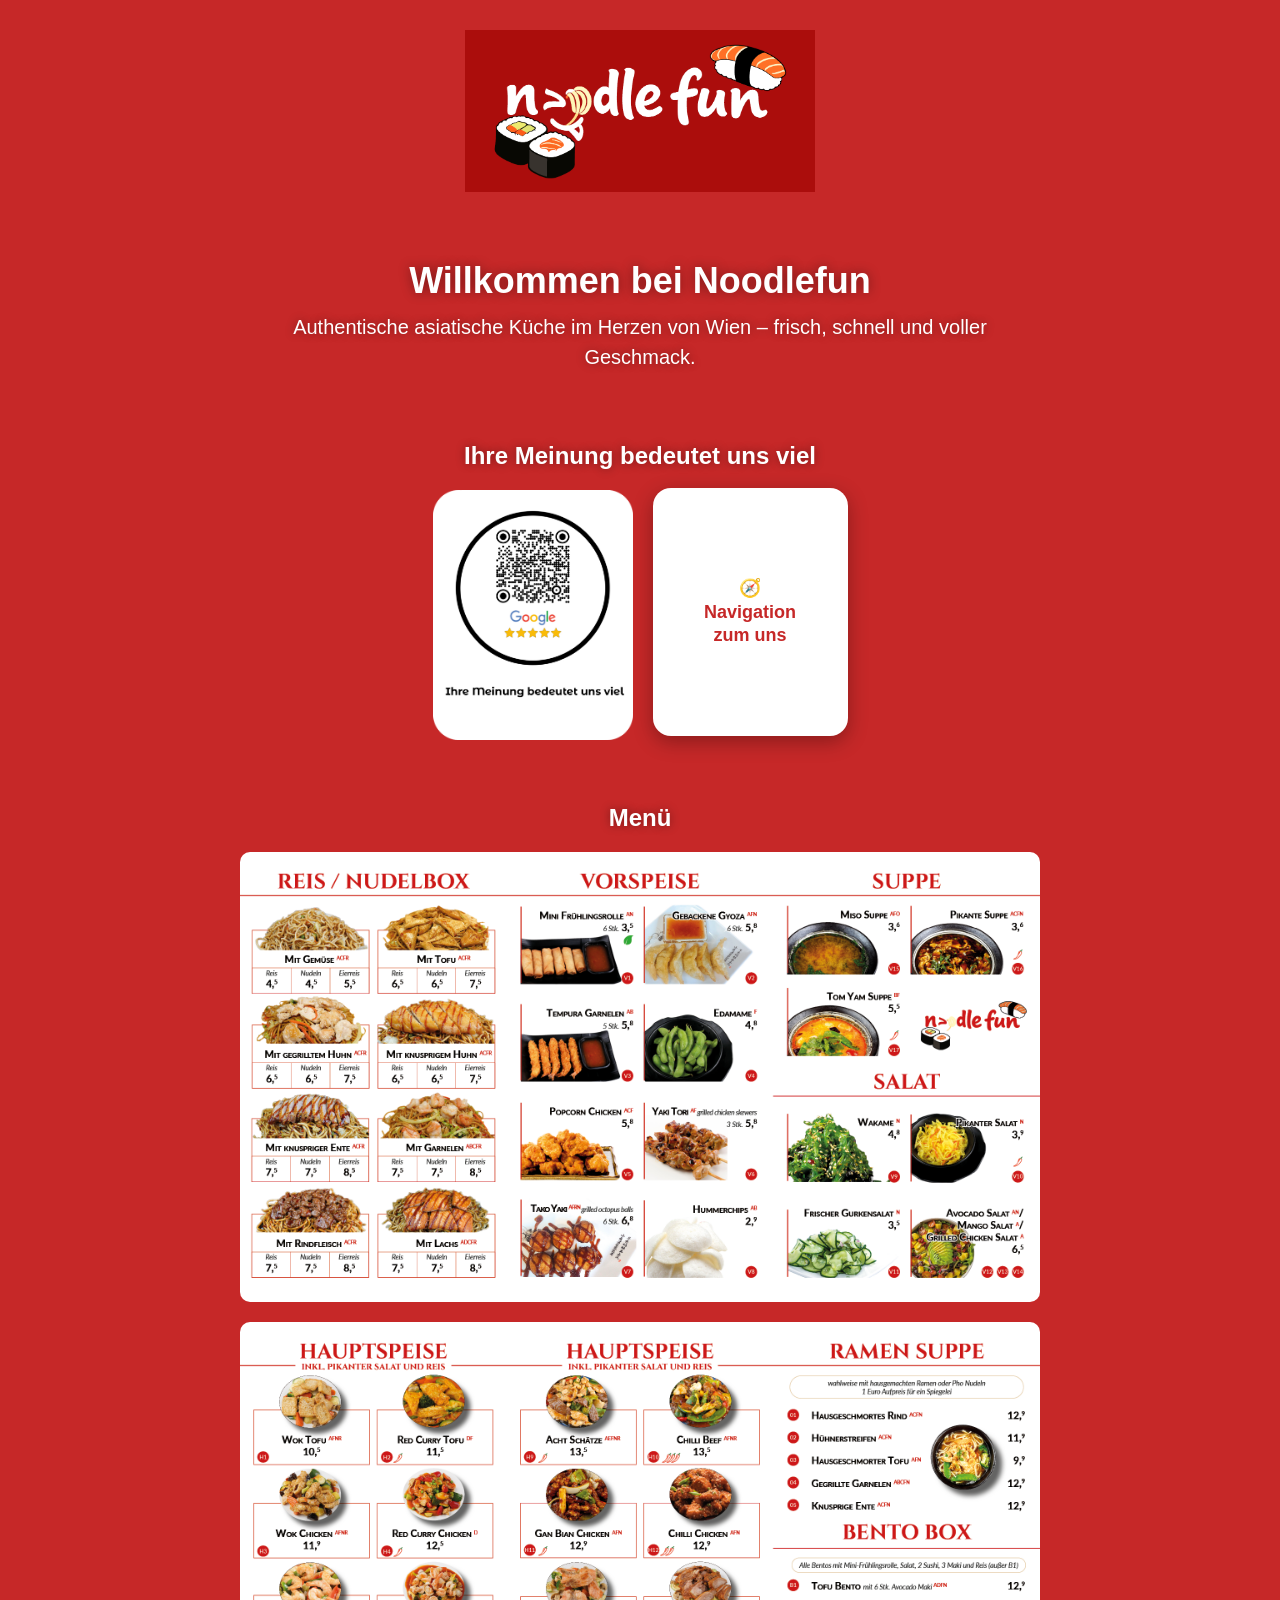
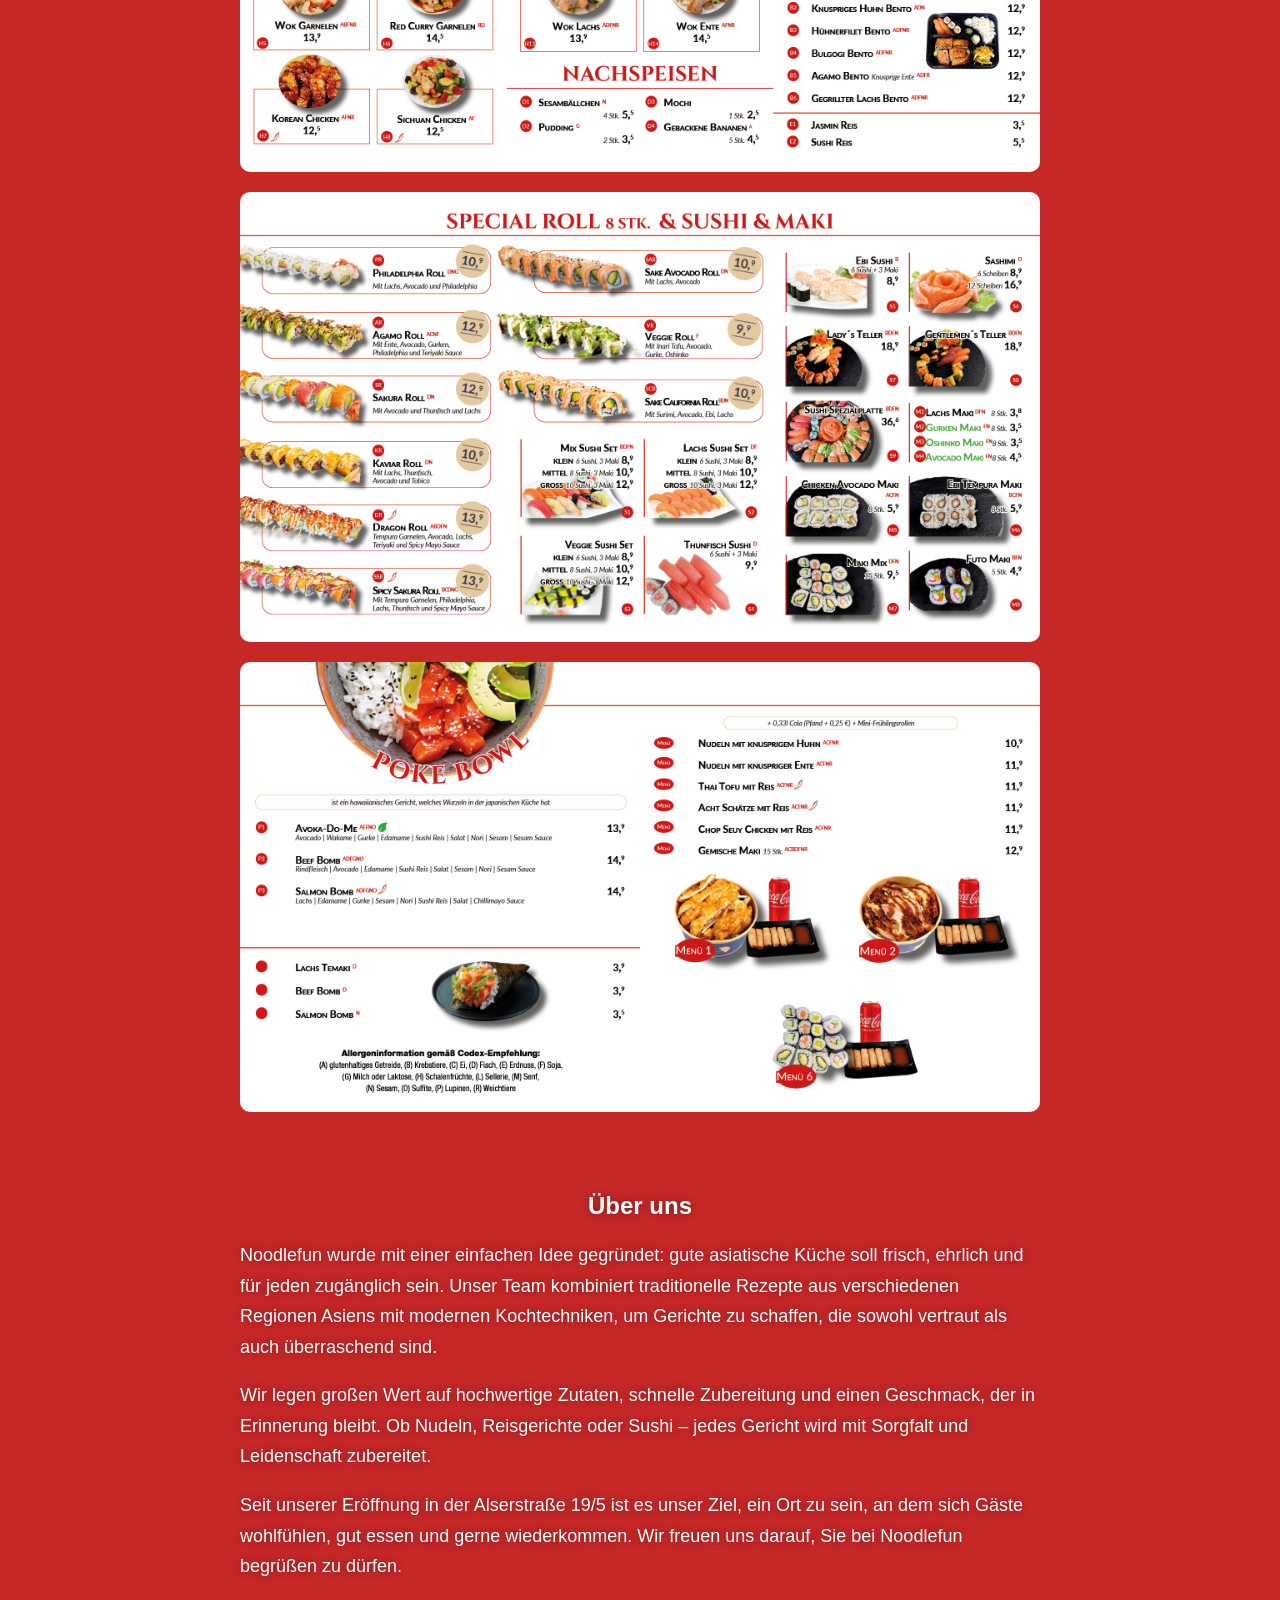
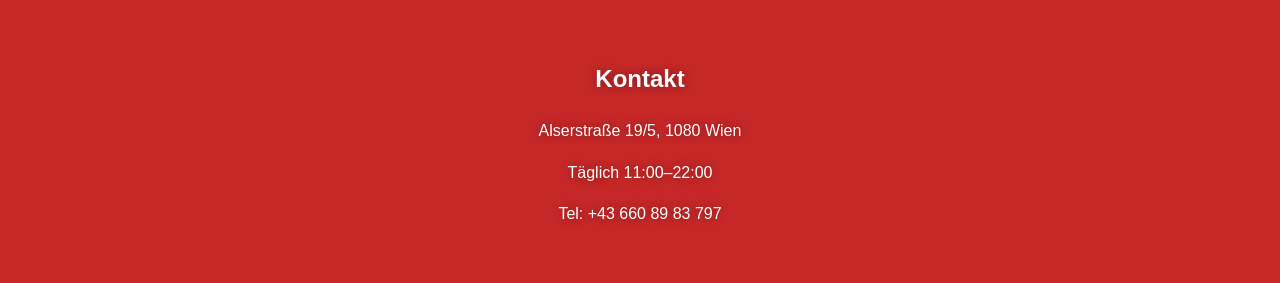
==== index.html @ 25b4a6de "第一版网站" ====
<!DOCTYPE html>
<html lang="de">
<head>
<meta charset="UTF-8">
<title>Noodlefun Wien</title>
<meta name="viewport" content="width=device-width, initial-scale=1">

<style>
  body {
    margin: 0;
    font-family: sans-serif;
    background-color: #C62828; /* 主红色背景 */
  }

  .header {
    text-align: center;
    padding: 30px 20px;
  }

  .header img {
    width: 60%;
    max-width: 350px;
  }

  .welcome {
    text-align: center;
    color: white;
    padding: 10px 20px 30px;
  }

  .welcome h1 {
    font-size: 36px;
    margin-bottom: 10px;
    text-shadow: 0 0 12px rgba(0,0,0,0.4);
  }

  .welcome p {
    font-size: 20px;
    line-height: 1.5;
    max-width: 700px;
    margin: auto;
    text-shadow: 0 0 10px rgba(0,0,0,0.4);
  }

  .section {
    max-width: 800px;
    margin: auto;
    padding: 20px;
  }

  h2 {
    text-align: center;
    color: white;
    text-shadow: 0 0 10px rgba(0,0,0,0.4);
  }

  /* 按钮区域布局 */
  .qr-row {
    display: flex;
    justify-content: center;
    align-items: center;
    gap: 20px;
    flex-wrap: wrap; /* 手机自动换行 */
    margin-top: 20px;
  }

  /* Google Review 按钮 */
  .review-btn img {
    width: 200px;
    border-radius: 12px;
    transition: transform 0.2s ease;
    cursor: pointer;
  }

  .review-btn img:hover {
    transform: scale(1.05);
  }

  /* 导航按钮（方形圆角 + 文字） */
  .nav-box-btn {
    display: flex;
    flex-direction: column;
    justify-content: center;
    align-items: center;

    width: 195px;
    height: 248px;

    background: white;
    color: #C62828;
    font-weight: bold;
    text-decoration: none;
    border-radius: 18px;

    box-shadow: 0 6px 20px rgba(0,0,0,0.3);
    text-align: center;
    line-height: 1.3;

    font-size: 18px;
    transition: transform 0.2s ease, box-shadow 0.2s ease;
    margin-top: -10px
  }

  .nav-box-btn:hover {
    transform: scale(1.05);
    box-shadow: 0 10px 25px rgba(0,0,0,0.4);
  }

  /* 菜单图片 */
  img.menu {
    width: 100%;
    margin-bottom: 20px;
    border-radius: 10px;
    display: block;
  }

  /* 公司背景 */
  .about p {
    color: white;
    font-size: 18px;
    line-height: 1.7;
    text-shadow: 0 0 10px rgba(0,0,0,0.4);
    margin-bottom: 18px;
  }

  /* 联系方式 */
  .info {
    text-align: center;
    color: white;
    line-height: 1.6;
    padding-bottom: 40px;
    text-shadow: 0 0 10px rgba(0,0,0,0.4);
  }
</style>
</head>

<body>

<div class="header">
  <img src="LOGO 1024 x 475.png" alt="Noodlefun Logo">
</div>

<!-- Willkommen 页面 -->
<div class="welcome">
  <h1>Willkommen bei Noodlefun</h1>
  <p>Authentische asiatische Küche im Herzen von Wien – frisch, schnell und voller Geschmack.</p>
</div>

<div class="section qr">
  <h2>Ihre Meinung bedeutet uns viel</h2>

  <div class="qr-row">

    <!-- Google Review 按钮 -->
    <a href="https://g.page/r/CQJ1EGxJWChrEBM/review" target="_blank" class="review-btn">
      <img src="Google review.png" alt="Google Bewertung">
    </a>

    <!-- 导航按钮（方形圆角 + 文字） -->
    <a href="https://maps.google.com/?q=Alserstraße+19/5,+1080+Wien"
       target="_blank" class="nav-box-btn">
      🧭<br>Navigation<br>zum uns
    </a>

  </div>
</div>

<div class="section" id="menu">
  <h2>Menü</h2>
  <img class="menu" src="TV1.png">
  <img class="menu" src="TV2.png">
  <img class="menu" src="TV3.png">
  <img class="menu" src="TV4.png">
</div>

<!-- 公司背景 -->
<div class="section about">
  <h2>Über uns</h2>
  <p>
    Noodlefun wurde mit einer einfachen Idee gegründet: gute asiatische Küche soll frisch,
    ehrlich und für jeden zugänglich sein. Unser Team kombiniert traditionelle Rezepte aus
    verschiedenen Regionen Asiens mit modernen Kochtechniken, um Gerichte zu schaffen, die
    sowohl vertraut als auch überraschend sind.
  </p>
  <p>
    Wir legen großen Wert auf hochwertige Zutaten, schnelle Zubereitung und einen Geschmack,
    der in Erinnerung bleibt. Ob Nudeln, Reisgerichte oder Sushi – jedes Gericht wird mit
    Sorgfalt und Leidenschaft zubereitet.
  </p>
  <p>
    Seit unserer Eröffnung in der Alserstraße 19/5 ist es unser Ziel, ein Ort zu sein, an dem
    sich Gäste wohlfühlen, gut essen und gerne wiederkommen. Wir freuen uns darauf, Sie bei
    Noodlefun begrüßen zu dürfen.
  </p>
</div>

<div class="section info">
  <h2>Kontakt</h2>
  <p>Alserstraße 19/5, 1080 Wien</p>
  <p>Täglich 11:00–22:00</p>
  <p>Tel: +43 660 89 83 797</p>
</div>

</body>
</html>
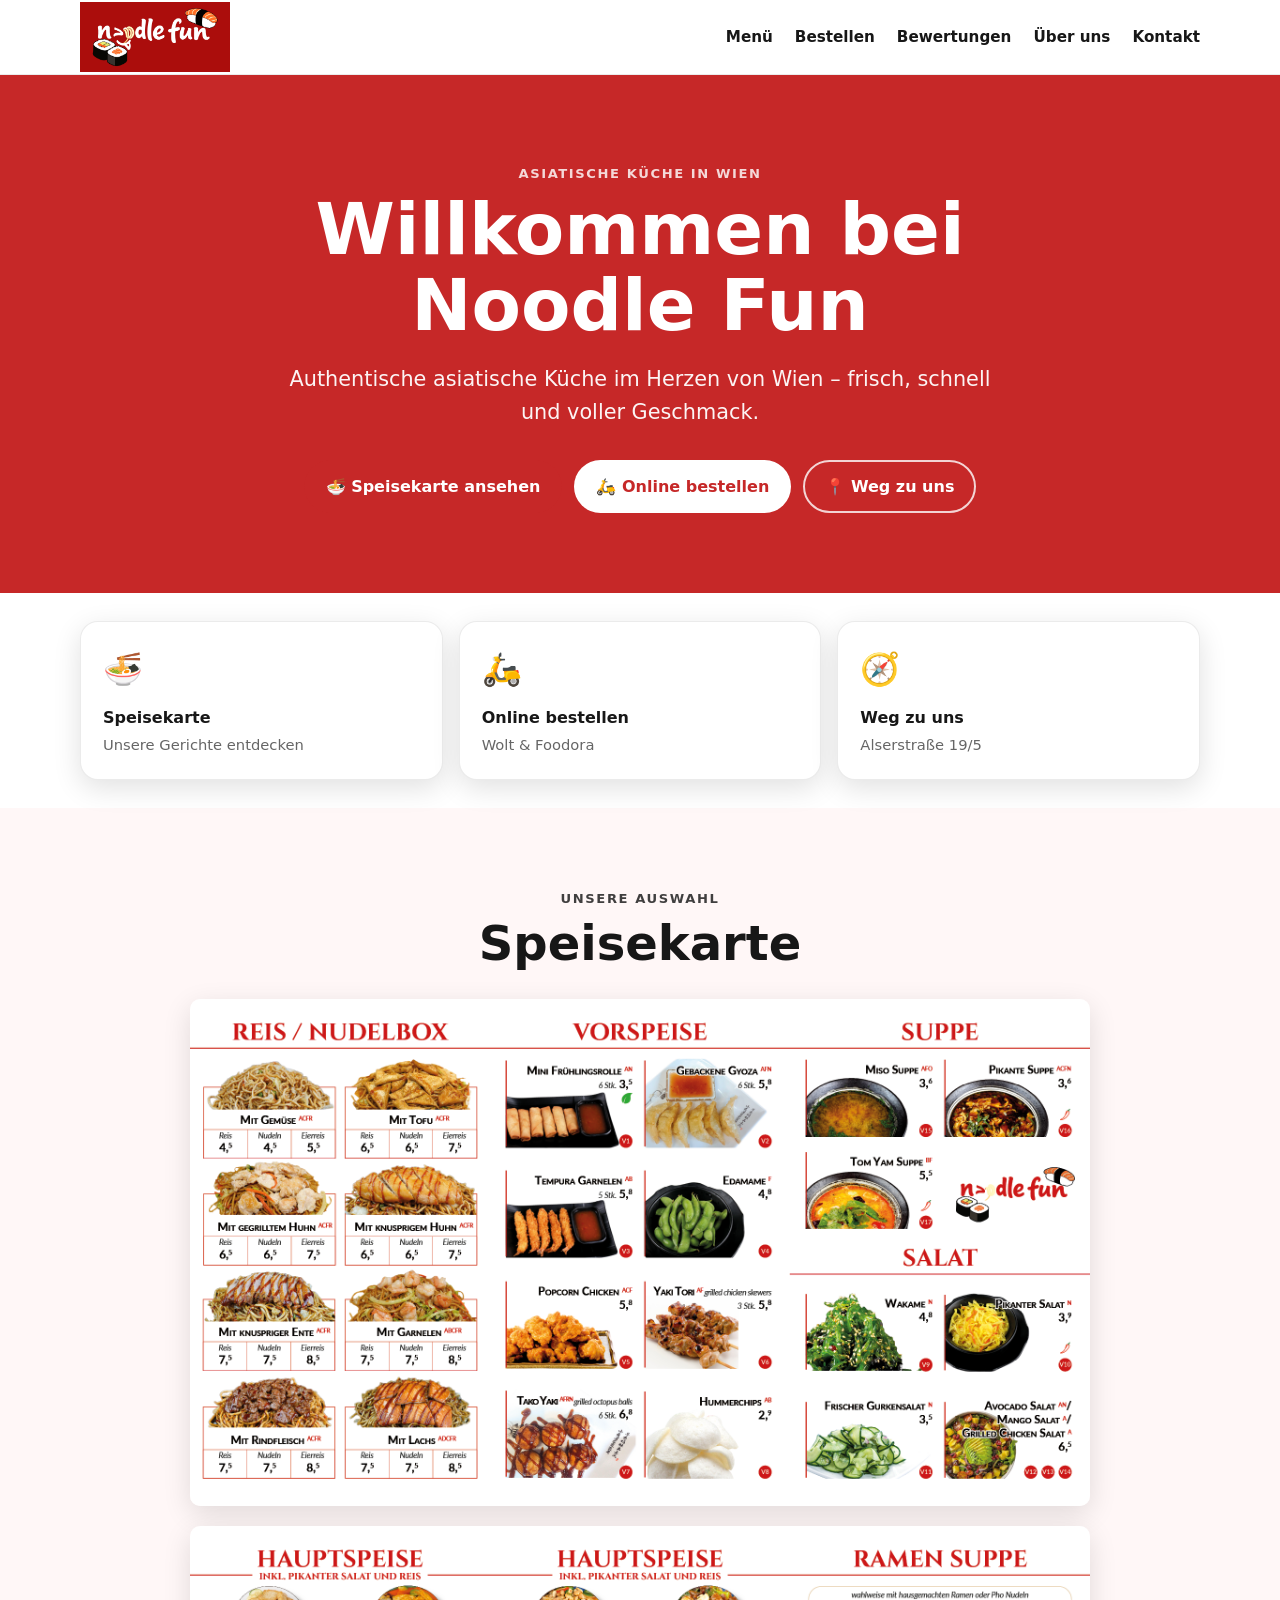
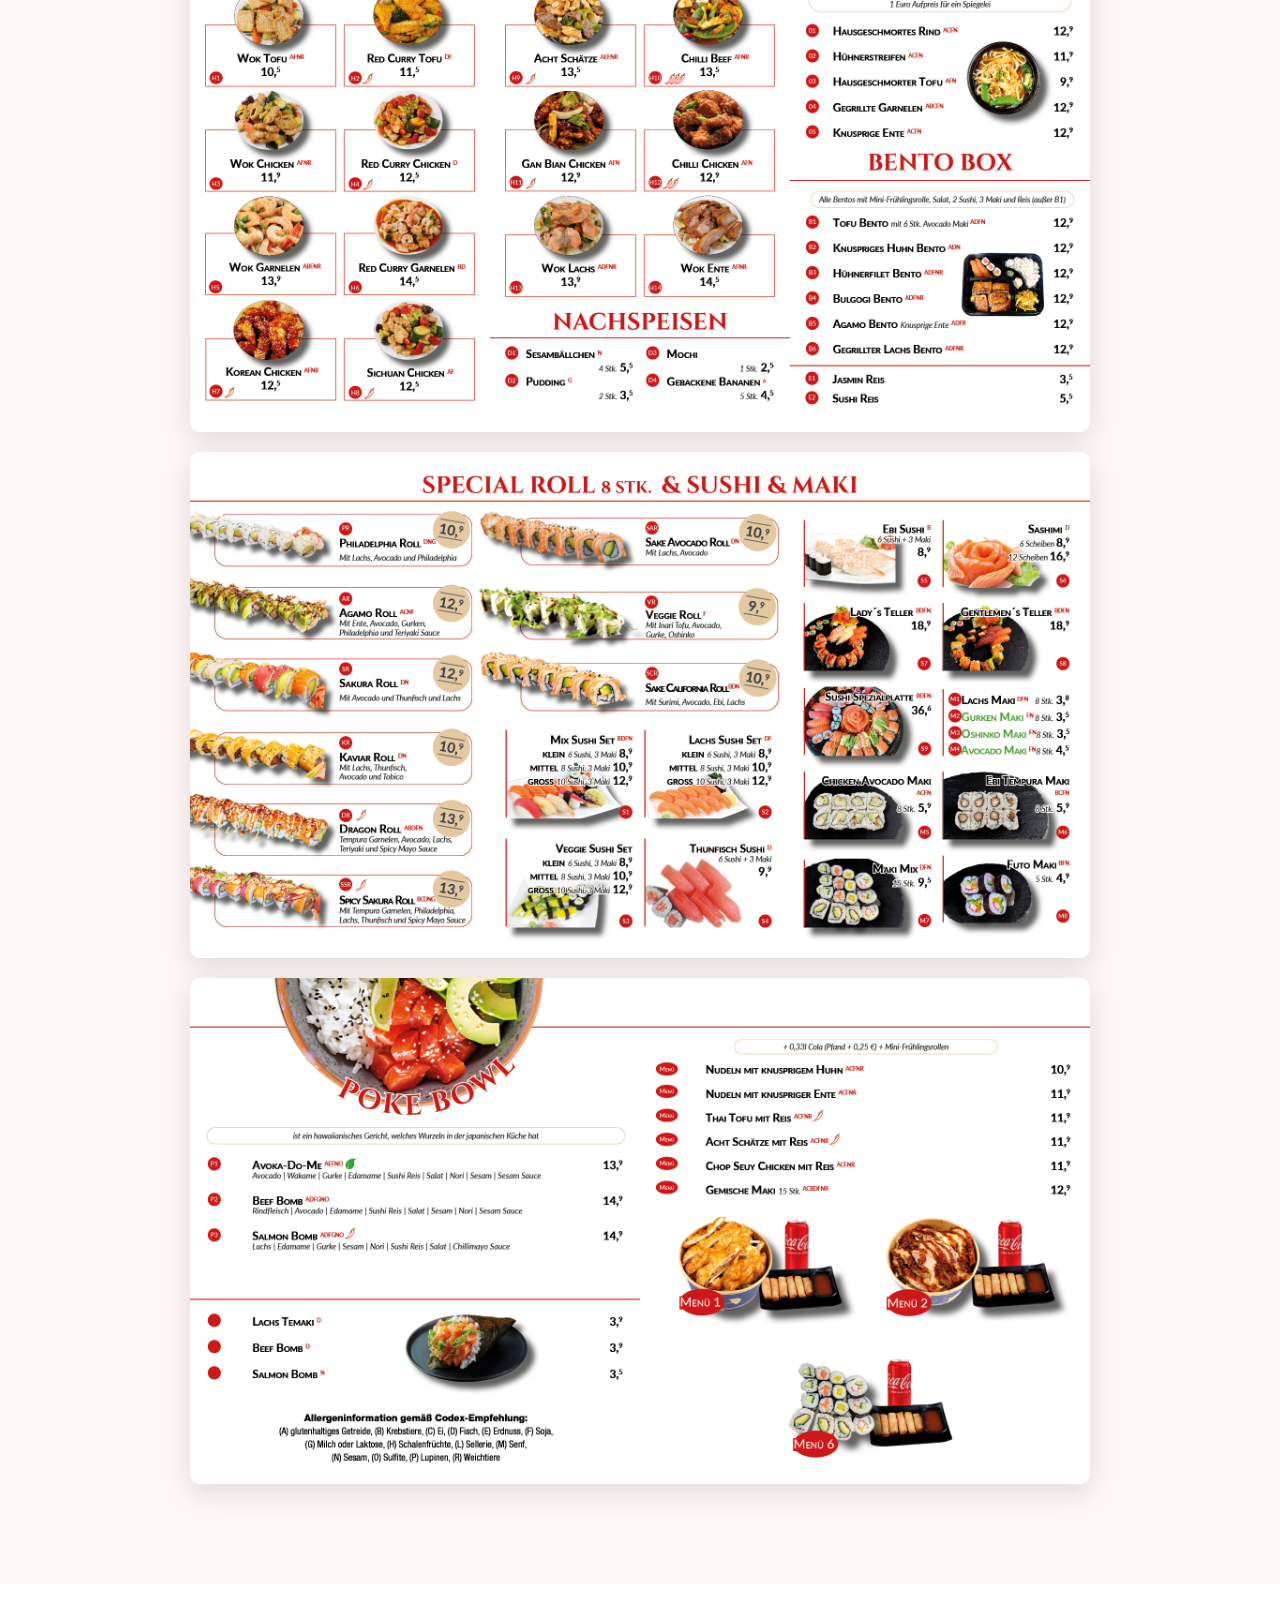
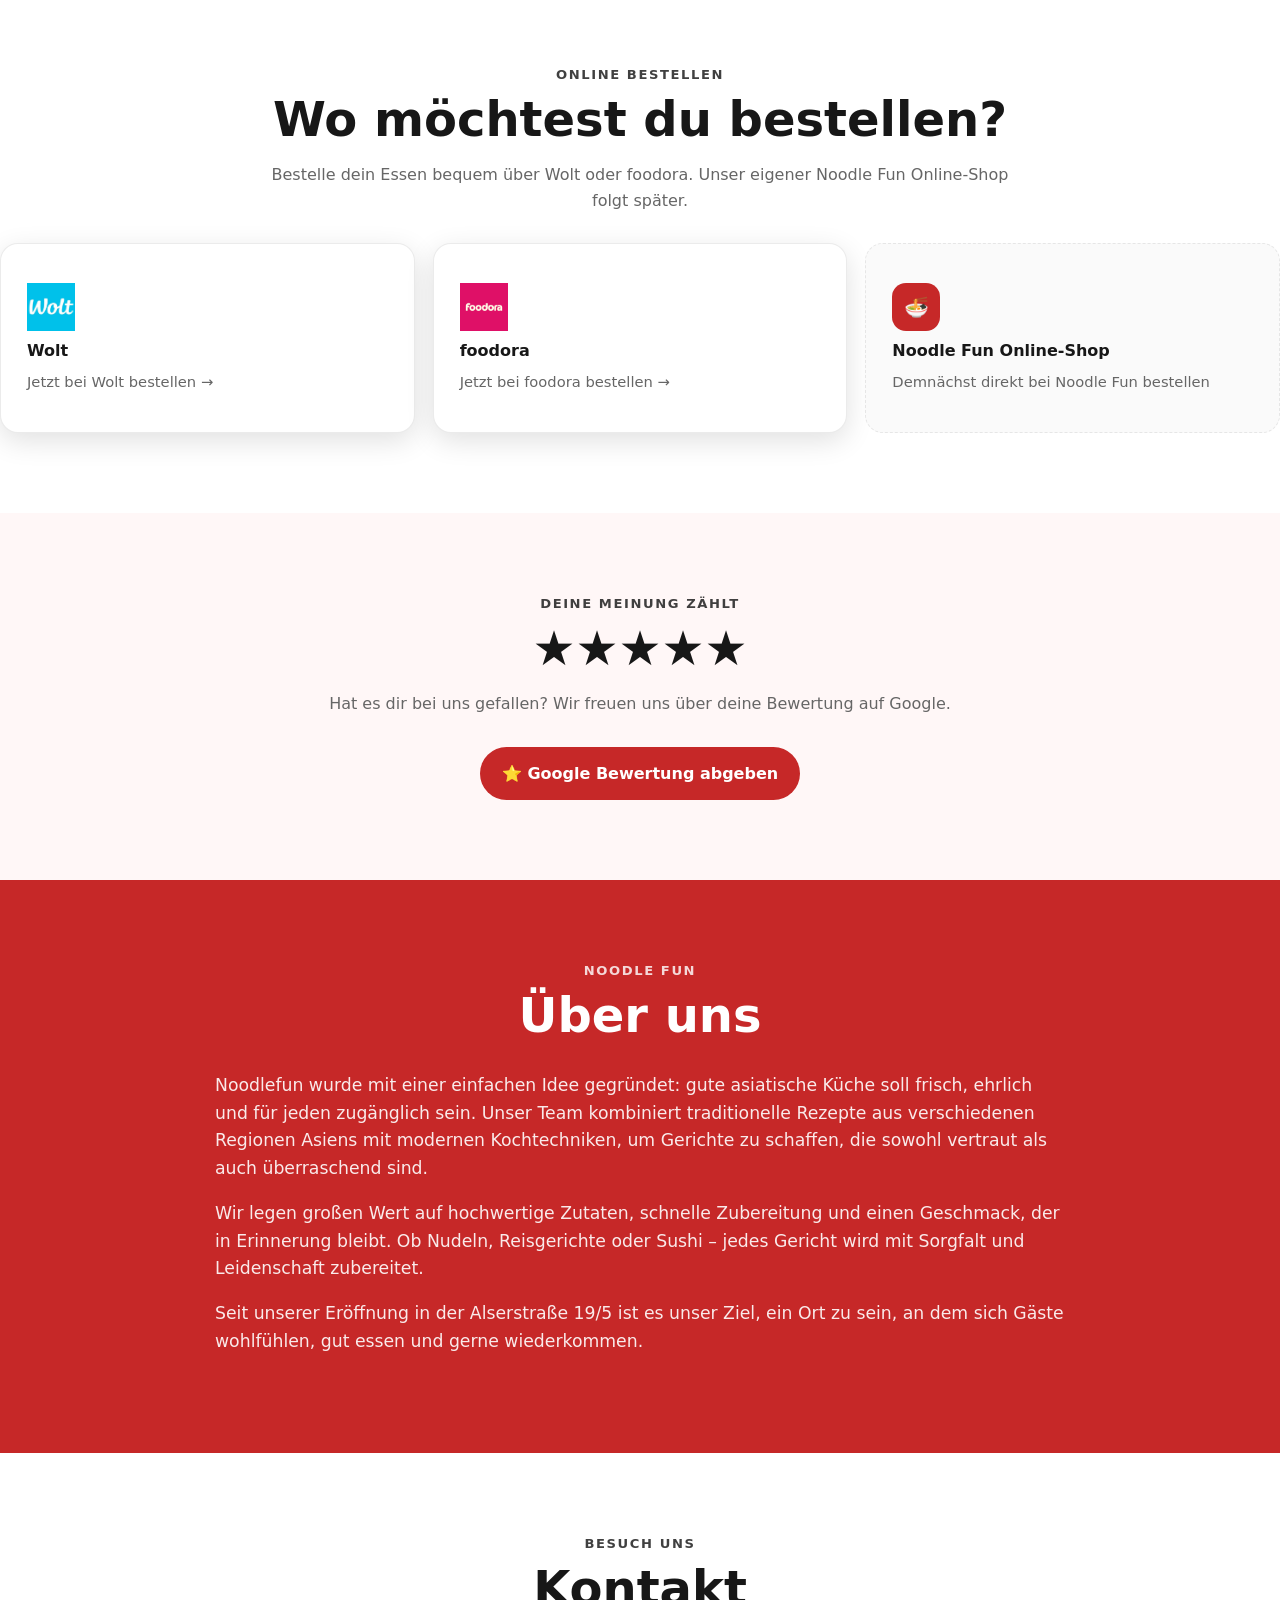
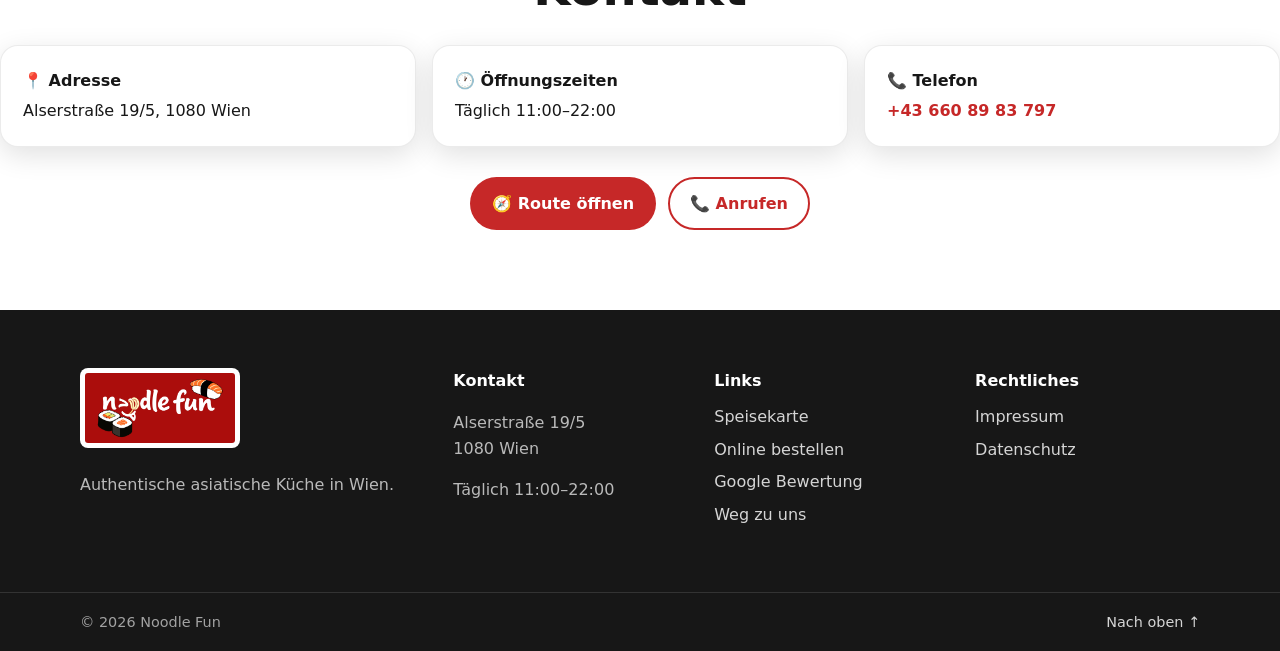
==== commit 4a40c7ca: "Refactor Noodle Fun website" ====
--- a/index.html
+++ b/index.html
@@ -1,205 +1,162 @@
-<!DOCTYPE html>
-<html lang="de">
-<head>
-<meta charset="UTF-8">
-<title>Noodlefun Wien</title>
-<meta name="viewport" content="width=device-width, initial-scale=1">
-
-<style>
-  body {
-    margin: 0;
-    font-family: sans-serif;
-    background-color: #C62828; /* 主红色背景 */
-  }
-
-  .header {
-    text-align: center;
-    padding: 30px 20px;
-  }
-
-  .header img {
-    width: 60%;
-    max-width: 350px;
-  }
-
-  .welcome {
-    text-align: center;
-    color: white;
-    padding: 10px 20px 30px;
-  }
-
-  .welcome h1 {
-    font-size: 36px;
-    margin-bottom: 10px;
-    text-shadow: 0 0 12px rgba(0,0,0,0.4);
-  }
-
-  .welcome p {
-    font-size: 20px;
-    line-height: 1.5;
-    max-width: 700px;
-    margin: auto;
-    text-shadow: 0 0 10px rgba(0,0,0,0.4);
-  }
-
-  .section {
-    max-width: 800px;
-    margin: auto;
-    padding: 20px;
-  }
-
-  h2 {
-    text-align: center;
-    color: white;
-    text-shadow: 0 0 10px rgba(0,0,0,0.4);
-  }
-
-  /* 按钮区域布局 */
-  .qr-row {
-    display: flex;
-    justify-content: center;
-    align-items: center;
-    gap: 20px;
-    flex-wrap: wrap; /* 手机自动换行 */
-    margin-top: 20px;
-  }
-
-  /* Google Review 按钮 */
-  .review-btn img {
-    width: 200px;
-    border-radius: 12px;
-    transition: transform 0.2s ease;
-    cursor: pointer;
-  }
-
-  .review-btn img:hover {
-    transform: scale(1.05);
-  }
-
-  /* 导航按钮（方形圆角 + 文字） */
-  .nav-box-btn {
-    display: flex;
-    flex-direction: column;
-    justify-content: center;
-    align-items: center;
-
-    width: 195px;
-    height: 248px;
-
-    background: white;
-    color: #C62828;
-    font-weight: bold;
-    text-decoration: none;
-    border-radius: 18px;
-
-    box-shadow: 0 6px 20px rgba(0,0,0,0.3);
-    text-align: center;
-    line-height: 1.3;
-
-    font-size: 18px;
-    transition: transform 0.2s ease, box-shadow 0.2s ease;
-    margin-top: -10px
-  }
-
-  .nav-box-btn:hover {
-    transform: scale(1.05);
-    box-shadow: 0 10px 25px rgba(0,0,0,0.4);
-  }
-
-  /* 菜单图片 */
-  img.menu {
-    width: 100%;
-    margin-bottom: 20px;
-    border-radius: 10px;
-    display: block;
-  }
-
-  /* 公司背景 */
-  .about p {
-    color: white;
-    font-size: 18px;
-    line-height: 1.7;
-    text-shadow: 0 0 10px rgba(0,0,0,0.4);
-    margin-bottom: 18px;
-  }
-
-  /* 联系方式 */
-  .info {
-    text-align: center;
-    color: white;
-    line-height: 1.6;
-    padding-bottom: 40px;
-    text-shadow: 0 0 10px rgba(0,0,0,0.4);
-  }
-</style>
-</head>
-
-<body>
-
-<div class="header">
-  <img src="LOGO 1024 x 475.png" alt="Noodlefun Logo">
-</div>
-
-<!-- Willkommen 页面 -->
-<div class="welcome">
-  <h1>Willkommen bei Noodlefun</h1>
-  <p>Authentische asiatische Küche im Herzen von Wien – frisch, schnell und voller Geschmack.</p>
-</div>
-
-<div class="section qr">
-  <h2>Ihre Meinung bedeutet uns viel</h2>
-
-  <div class="qr-row">
-
-    <!-- Google Review 按钮 -->
-    <a href="https://g.page/r/CQJ1EGxJWChrEBM/review" target="_blank" class="review-btn">
-      <img src="Google review.png" alt="Google Bewertung">
-    </a>
-
-    <!-- 导航按钮（方形圆角 + 文字） -->
-    <a href="https://maps.google.com/?q=Alserstraße+19/5,+1080+Wien"
-       target="_blank" class="nav-box-btn">
-      🧭<br>Navigation<br>zum uns
-    </a>
-
-  </div>
-</div>
-
-<div class="section" id="menu">
-  <h2>Menü</h2>
-  <img class="menu" src="TV1.png">
-  <img class="menu" src="TV2.png">
-  <img class="menu" src="TV3.png">
-  <img class="menu" src="TV4.png">
-</div>
-
-<!-- 公司背景 -->
-<div class="section about">
-  <h2>Über uns</h2>
-  <p>
-    Noodlefun wurde mit einer einfachen Idee gegründet: gute asiatische Küche soll frisch,
-    ehrlich und für jeden zugänglich sein. Unser Team kombiniert traditionelle Rezepte aus
-    verschiedenen Regionen Asiens mit modernen Kochtechniken, um Gerichte zu schaffen, die
-    sowohl vertraut als auch überraschend sind.
-  </p>
-  <p>
-    Wir legen großen Wert auf hochwertige Zutaten, schnelle Zubereitung und einen Geschmack,
-    der in Erinnerung bleibt. Ob Nudeln, Reisgerichte oder Sushi – jedes Gericht wird mit
-    Sorgfalt und Leidenschaft zubereitet.
-  </p>
-  <p>
-    Seit unserer Eröffnung in der Alserstraße 19/5 ist es unser Ziel, ein Ort zu sein, an dem
-    sich Gäste wohlfühlen, gut essen und gerne wiederkommen. Wir freuen uns darauf, Sie bei
-    Noodlefun begrüßen zu dürfen.
-  </p>
-</div>
-
-<div class="section info">
-  <h2>Kontakt</h2>
-  <p>Alserstraße 19/5, 1080 Wien</p>
-  <p>Täglich 11:00–22:00</p>
-  <p>Tel: +43 660 89 83 797</p>
-</div>
-
-</body>
-</html>
+<!doctype html>
+<html lang="de">
+<head>
+<meta charset="utf-8">
+<meta name="viewport" content="width=device-width, initial-scale=1">
+<meta name="description" content="Noodle Fun Wien – authentische asiatische Küche in der Alserstraße 19/5, 1080 Wien. Speisekarte, Online-Bestellung, Google Bewertungen und Weg zu uns.">
+<meta name="theme-color" content="#C62828">
+<meta property="og:title" content="Noodle Fun Wien">
+<meta property="og:description" content="Authentische asiatische Küche in Wien.">
+<meta property="og:type" content="restaurant">
+<title>Noodle Fun Wien | Asiatische Küche in 1080 Wien</title>
+<link rel="stylesheet" href="styles.css">
+<script src="script.js" defer></script>
+<script type="application/ld+json">
+{
+  "@context":"https://schema.org",
+  "@type":"Restaurant",
+  "name":"Noodle Fun",
+  "address":{"@type":"PostalAddress","streetAddress":"Alserstraße 19/5","postalCode":"1080","addressLocality":"Wien","addressCountry":"AT"},
+  "telephone":"+43 660 89 83 797",
+  "openingHours":"Mo-Su 11:00-22:00"
+}
+</script>
+</head>
+<body>
+<header class="site-header" id="top">
+  <div class="container header-inner">
+    <a class="brand" href="#top" aria-label="Noodle Fun Startseite">
+      <img src="assets/LOGO 1024 x 475.png" alt="Noodle Fun Logo">
+    </a>
+    <button class="menu-toggle" type="button" aria-expanded="false" aria-controls="site-nav" aria-label="Menü öffnen">
+      <span></span><span></span><span></span>
+    </button>
+    <nav class="site-nav" id="site-nav" aria-label="Hauptnavigation">
+      <a href="#menu">Menü</a><a href="#order">Bestellen</a><a href="#reviews">Bewertungen</a><a href="#about">Über uns</a><a href="#contact">Kontakt</a>
+    </nav>
+  </div>
+</header>
+
+<main>
+<section class="hero" aria-labelledby="hero-title">
+  <div class="container hero-content">
+    <p class="eyebrow">Asiatische Küche in Wien</p>
+    <h1 id="hero-title">Willkommen bei Noodle Fun</h1>
+    <p class="hero-text">Authentische asiatische Küche im Herzen von Wien – frisch, schnell und voller Geschmack.</p>
+    <div class="cta-group">
+      <a class="btn btn-primary" href="#menu">🍜 Speisekarte ansehen</a>
+      <a class="btn btn-secondary" href="#order">🛵 Online bestellen</a>
+      <a class="btn btn-light" href="https://maps.google.com/?q=Alserstraße+19/5,+1080+Wien" target="_blank" rel="noopener noreferrer">📍 Weg zu uns</a>
+    </div>
+  </div>
+</section>
+
+<section class="quick-actions" aria-label="Schnellzugriff">
+  <div class="container action-grid">
+    <a class="action-card" href="#menu"><span class="action-icon">🍜</span><strong>Speisekarte</strong><span>Unsere Gerichte entdecken</span></a>
+    <a class="action-card" href="#order"><span class="action-icon">🛵</span><strong>Online bestellen</strong><span>Wolt &amp; Foodora</span></a>
+    <a class="action-card" href="https://maps.google.com/?q=Alserstraße+19/5,+1080+Wien" target="_blank" rel="noopener noreferrer"><span class="action-icon">🧭</span><strong>Weg zu uns</strong><span>Alserstraße 19/5</span></a>
+  </div>
+</section>
+
+<section class="section" id="menu" aria-labelledby="menu-title">
+  <div class="section-heading"><p class="eyebrow">Unsere Auswahl</p><h2 id="menu-title">Speisekarte</h2></div>
+  <div class="menu-gallery">
+    <img class="menu-image" src="assets/TV1.png" alt="Noodle Fun Speisekarte – Seite 1" loading="lazy" decoding="async">
+    <img class="menu-image" src="assets/TV2.png" alt="Noodle Fun Speisekarte – Seite 2" loading="lazy" decoding="async">
+    <img class="menu-image" src="assets/TV3.png" alt="Noodle Fun Speisekarte – Seite 3" loading="lazy" decoding="async">
+    <img class="menu-image" src="assets/TV4.png" alt="Noodle Fun Speisekarte – Seite 4" loading="lazy" decoding="async">
+  </div>
+</section>
+
+<section class="section order-section" id="order" aria-labelledby="order-title">
+  <div class="section-heading">
+    <p class="eyebrow">Online bestellen</p>
+    <h2 id="order-title">Wo möchtest du bestellen?</h2>
+    <p>
+      Bestelle dein Essen bequem über Wolt oder foodora.
+      Unser eigener Noodle Fun Online-Shop folgt später.
+    </p>
+  </div>
+
+  <div class="order-grid">
+
+    <!-- Wolt -->
+    <a
+      class="platform-card"
+      href="https://wolt.com/en/aut/vienna/restaurant/noodlefun"
+      target="_blank"
+      rel="noopener noreferrer"
+      aria-label="Noodle Fun auf Wolt bestellen"
+    >
+      <span class="platform-logo">
+        <img src="assets/wolt-logo.png" alt="Wolt">
+      </span>
+      <strong>Wolt</strong>
+      <span>Jetzt bei Wolt bestellen →</span>
+    </a>
+
+    <!-- foodora -->
+    <a
+      class="platform-card"
+      href="https://www.foodora.at/restaurant/ipc9/noodle-fun-ipc9"
+      target="_blank"
+      rel="noopener noreferrer"
+      aria-label="Noodle Fun auf foodora bestellen"
+    >
+      <span class="platform-logo">
+        <img src="assets/foodora-logo.png" alt="foodora">
+      </span>
+      <strong>foodora</strong>
+      <span>Jetzt bei foodora bestellen →</span>
+    </a>
+
+    <!-- Future Noodle Fun Online Shop -->
+    <div class="platform-card future-card">
+      <span class="platform-logo">🍜</span>
+      <strong>Noodle Fun Online-Shop</strong>
+      <span>Demnächst direkt bei Noodle Fun bestellen</span>
+    </div>
+
+  </div>
+</section>
+
+<section class="section reviews-section" id="reviews" aria-labelledby="reviews-title">
+  <div class="section-heading"><p class="eyebrow">Deine Meinung zählt</p><h2 id="reviews-title">★★★★★</h2><p>Hat es dir bei uns gefallen? Wir freuen uns über deine Bewertung auf Google.</p></div>
+  <a class="btn btn-primary" href="https://g.page/r/CQJ1EGxJWChrEBM/review" target="_blank" rel="noopener noreferrer">⭐ Google Bewertung abgeben</a>
+</section>
+
+<section class="section about" id="about" aria-labelledby="about-title">
+  <div class="section-heading"><p class="eyebrow">Noodle Fun</p><h2 id="about-title">Über uns</h2></div>
+  <div class="about-copy">
+    <p>Noodlefun wurde mit einer einfachen Idee gegründet: gute asiatische Küche soll frisch, ehrlich und für jeden zugänglich sein. Unser Team kombiniert traditionelle Rezepte aus verschiedenen Regionen Asiens mit modernen Kochtechniken, um Gerichte zu schaffen, die sowohl vertraut als auch überraschend sind.</p>
+    <p>Wir legen großen Wert auf hochwertige Zutaten, schnelle Zubereitung und einen Geschmack, der in Erinnerung bleibt. Ob Nudeln, Reisgerichte oder Sushi – jedes Gericht wird mit Sorgfalt und Leidenschaft zubereitet.</p>
+    <p>Seit unserer Eröffnung in der Alserstraße 19/5 ist es unser Ziel, ein Ort zu sein, an dem sich Gäste wohlfühlen, gut essen und gerne wiederkommen.</p>
+  </div>
+</section>
+
+<section class="section contact-section" id="contact" aria-labelledby="contact-title">
+  <div class="section-heading"><p class="eyebrow">Besuch uns</p><h2 id="contact-title">Kontakt</h2></div>
+  <div class="contact-grid">
+    <div class="contact-card"><strong>📍 Adresse</strong><span>Alserstraße 19/5, 1080 Wien</span></div>
+    <div class="contact-card"><strong>🕐 Öffnungszeiten</strong><span>Täglich 11:00–22:00</span></div>
+    <div class="contact-card"><strong>📞 Telefon</strong><a href="tel:+436608983797">+43 660 89 83 797</a></div>
+  </div>
+  <div class="contact-actions">
+    <a class="btn btn-primary" href="https://maps.google.com/?q=Alserstraße+19/5,+1080+Wien" target="_blank" rel="noopener noreferrer">🧭 Route öffnen</a>
+    <a class="btn btn-light" href="tel:+436608983797">📞 Anrufen</a>
+  </div>
+</section>
+</main>
+
+<footer class="site-footer">
+  <div class="container footer-grid">
+    <div><img class="footer-logo" src="assets/LOGO 1024 x 475.png" alt="Noodle Fun Logo"><p>Authentische asiatische Küche in Wien.</p></div>
+    <div><h2>Kontakt</h2><p>Alserstraße 19/5<br>1080 Wien</p><p>Täglich 11:00–22:00</p></div>
+    <div><h2>Links</h2><a href="#menu">Speisekarte</a><a href="#order">Online bestellen</a><a href="https://g.page/r/CQJ1EGxJWChrEBM/review" target="_blank" rel="noopener noreferrer">Google Bewertung</a><a href="https://maps.google.com/?q=Alserstraße+19/5,+1080+Wien" target="_blank" rel="noopener noreferrer">Weg zu uns</a></div>
+    <div><h2>Rechtliches</h2><a href="pages/impressum.html">Impressum</a><a href="pages/datenschutz.html">Datenschutz</a></div>
+  </div>
+  <div class="footer-bottom"><div class="container"><span>© 2026 Noodle Fun</span><a href="#top">Nach oben ↑</a></div></div>
+</footer>
+</body>
+</html>
--- a/styles.css
+++ b/styles.css
@@ -0,0 +1,10 @@
+:root{--brand-red:#C62828;--brand-light:#fff7f7;--text:#171717;--muted:#666;--white:#fff;--border:rgba(0,0,0,.08);--radius-md:18px;--radius-lg:28px;--shadow-card:0 8px 28px rgba(0,0,0,.12);--max-width:1120px;--header-height:74px}
+*{box-sizing:border-box}html{scroll-behavior:smooth;scroll-padding-top:calc(var(--header-height) + 16px)}body{margin:0;font-family:Inter,ui-sans-serif,system-ui,-apple-system,BlinkMacSystemFont,"Segoe UI",sans-serif;color:var(--text);background:var(--brand-light);line-height:1.6}img{max-width:100%}a{color:inherit}.container{width:min(calc(100% - 32px),var(--max-width));margin-inline:auto}
+.site-header{position:sticky;top:0;z-index:1000;background:rgba(255,255,255,.96);border-bottom:1px solid var(--border);backdrop-filter:blur(12px)}.header-inner{min-height:var(--header-height);display:flex;align-items:center;justify-content:space-between;gap:24px}.brand img{width:150px;display:block}.site-nav{display:flex;align-items:center;gap:22px}.site-nav a{text-decoration:none;font-weight:700;font-size:.95rem}.site-nav a:hover{color:var(--brand-red)}.menu-toggle{display:none;width:44px;height:44px;border:0;border-radius:12px;background:var(--brand-light);cursor:pointer}.menu-toggle span{display:block;width:22px;height:2px;margin:5px auto;background:var(--text)}
+.hero{color:#fff;background:var(--brand-red);text-align:center;padding:88px 0 80px}.hero-content{max-width:850px}.eyebrow{margin:0 0 8px;font-size:.82rem;font-weight:800;letter-spacing:.12em;text-transform:uppercase;opacity:.82}.hero h1{margin:0;font-size:clamp(2.3rem,7vw,4.5rem);line-height:1.05}.hero-text{max-width:720px;margin:20px auto 0;font-size:clamp(1.05rem,2vw,1.3rem);opacity:.95}.cta-group,.contact-actions{display:flex;justify-content:center;flex-wrap:wrap;gap:12px;margin-top:30px}.btn{min-height:48px;display:inline-flex;align-items:center;justify-content:center;padding:12px 20px;border-radius:999px;border:2px solid transparent;text-decoration:none;font-weight:800;transition:transform .18s ease,box-shadow .18s ease}.btn:hover{transform:translateY(-2px);box-shadow:0 8px 20px rgba(0,0,0,.14)}.btn-primary{color:#fff;background:var(--brand-red)}.btn-secondary{color:var(--brand-red);background:#fff}.btn-light{color:var(--brand-red);background:transparent;border-color:currentColor}.hero .btn-light{color:#fff;border-color:rgba(255,255,255,.8)}
+.quick-actions{padding:28px 0;background:#fff}.action-grid{display:grid;grid-template-columns:repeat(3,1fr);gap:16px}.action-card,.platform-card,.contact-card{border:1px solid var(--border);border-radius:var(--radius-md);background:#fff;box-shadow:var(--shadow-card)}.action-card{display:grid;gap:3px;padding:22px;text-decoration:none}.action-card span:last-child,.platform-card span:last-child{color:var(--muted);font-size:.92rem}.action-icon{font-size:2rem;margin-bottom:6px}
+.section{padding:80px 0}.section-heading{max-width:760px;margin:0 auto 30px;text-align:center}.section-heading h2{margin:0;font-size:clamp(2rem,5vw,3rem);line-height:1.1}.section-heading p:last-child{color:var(--muted);margin-bottom:0}.menu-gallery{max-width:900px;margin:auto}.menu-image{display:block;width:100%;height:auto;margin:0 auto 20px;border-radius:10px;box-shadow:var(--shadow-card)}
+.order-section{background:#fff}.order-grid{display:grid;grid-template-columns:repeat(3,1fr);gap:18px}.platform-card{min-height:190px;padding:26px;display:flex;flex-direction:column;justify-content:center;gap:7px;text-decoration:none}.platform-card:hover{transform:translateY(-2px)}.platform-logo{width:48px;height:48px;display:grid;place-items:center;border-radius:14px;background:var(--brand-red);color:#fff;font-weight:900;font-size:1.25rem}.future-card{background:#fafafa;border-style:dashed;box-shadow:none}.reviews-section{text-align:center}.about{background:var(--brand-red);color:#fff}.about-copy{max-width:850px;margin:auto;font-size:1.08rem;color:rgba(255,255,255,.9)}.contact-section{background:#fff}.contact-grid{display:grid;grid-template-columns:repeat(3,1fr);gap:16px}.contact-card{padding:22px;display:grid;gap:5px}.contact-card a{font-weight:800;color:var(--brand-red);text-decoration:none}
+.site-footer{color:#fff;background:#171717}.footer-grid{padding:58px 0;display:grid;grid-template-columns:1.5fr repeat(3,1fr);gap:36px}.footer-logo{width:160px;background:#fff;border-radius:8px;padding:5px}.site-footer h2{margin:0 0 10px;font-size:1rem}.site-footer p{color:rgba(255,255,255,.7)}.site-footer a{display:block;width:fit-content;margin:7px 0;color:rgba(255,255,255,.82);text-decoration:none}.site-footer a:hover{color:#fff}.footer-bottom{border-top:1px solid rgba(255,255,255,.12)}.footer-bottom .container{min-height:58px;display:flex;justify-content:space-between;align-items:center;gap:20px;color:rgba(255,255,255,.6);font-size:.9rem}
+@media(max-width:820px){.menu-toggle{display:block}.site-nav{position:absolute;top:var(--header-height);left:0;right:0;display:none;flex-direction:column;align-items:stretch;padding:12px 16px 18px;background:#fff;border-bottom:1px solid var(--border)}.site-nav.is-open{display:flex}.site-nav a{padding:12px;border-radius:10px}.site-nav a:hover{background:var(--brand-light)}.action-grid,.order-grid,.contact-grid,.footer-grid{grid-template-columns:1fr}.hero{padding:66px 0 58px}.section{padding:62px 0}.footer-bottom .container{flex-direction:column;justify-content:center;padding:14px 0}}
+@media(prefers-reduced-motion:reduce){html{scroll-behavior:auto}*,*::before,*::after{transition:none!important;animation:none!important}}
